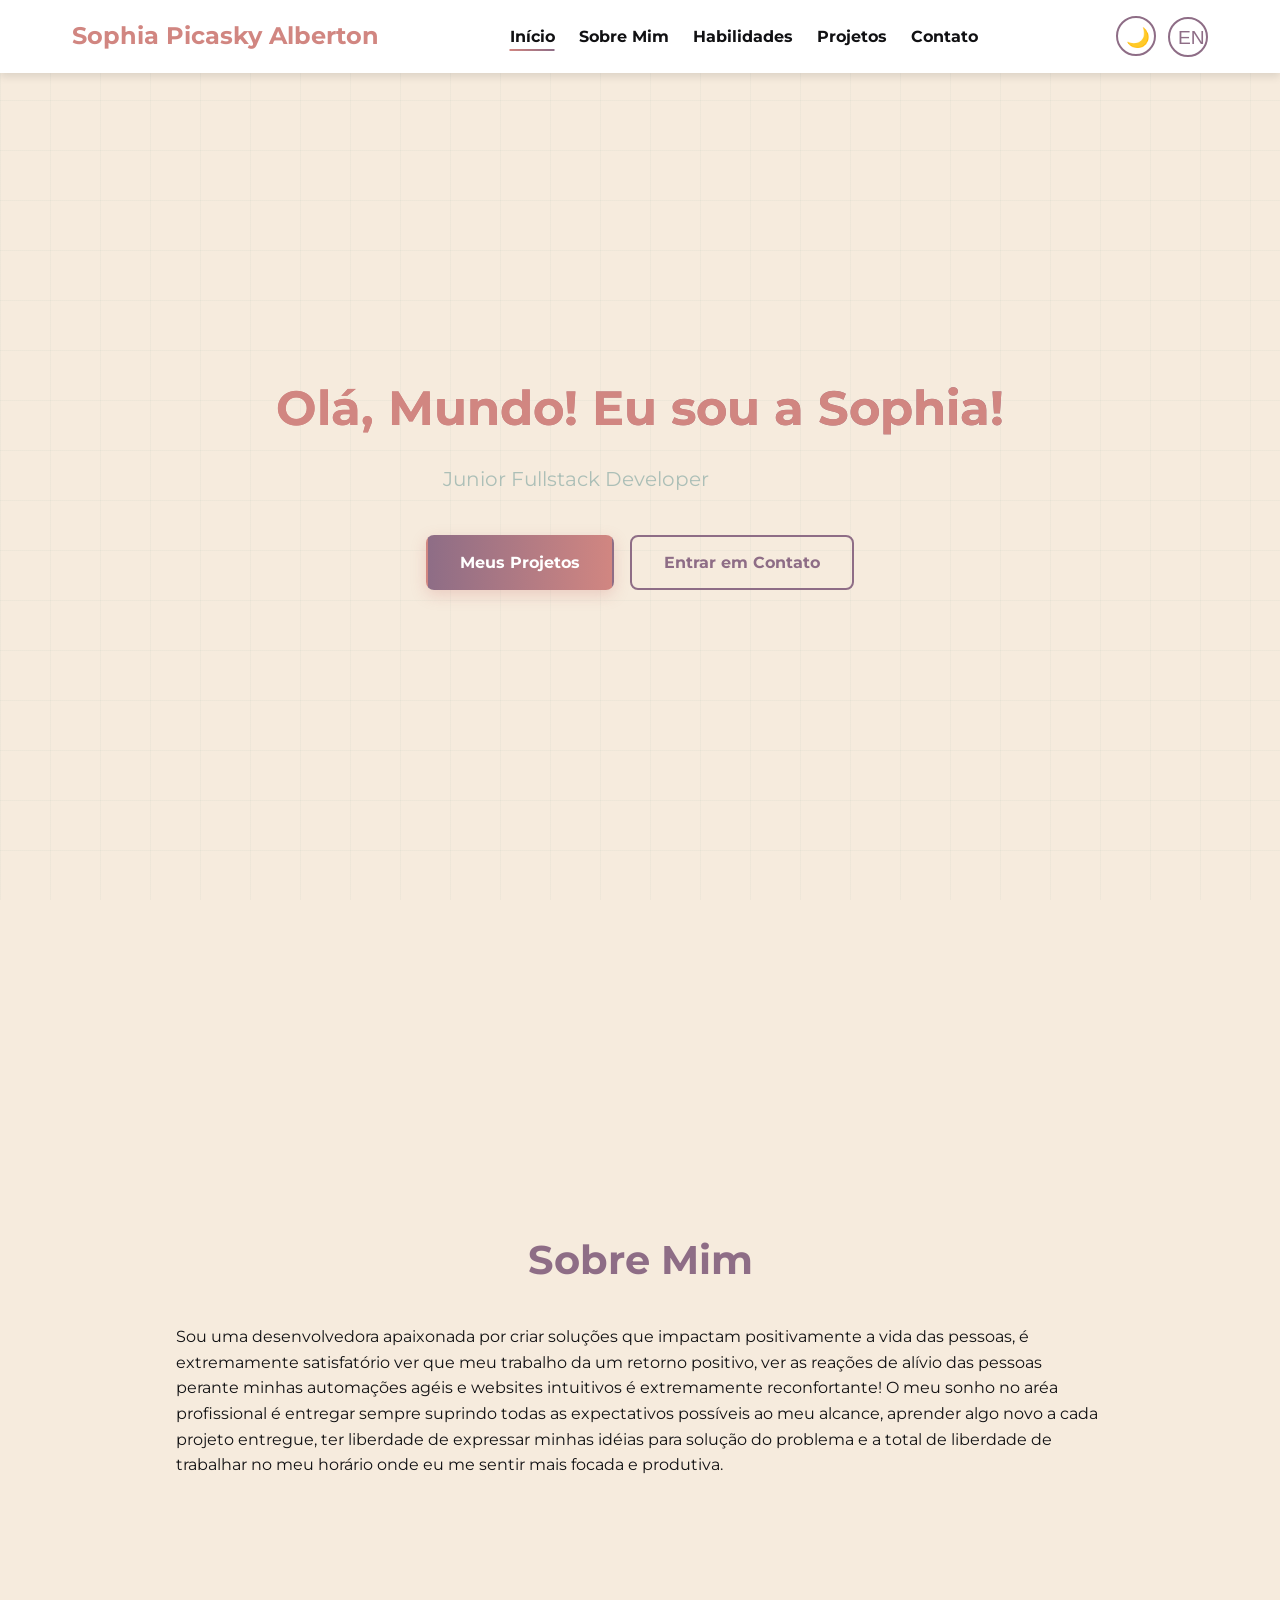
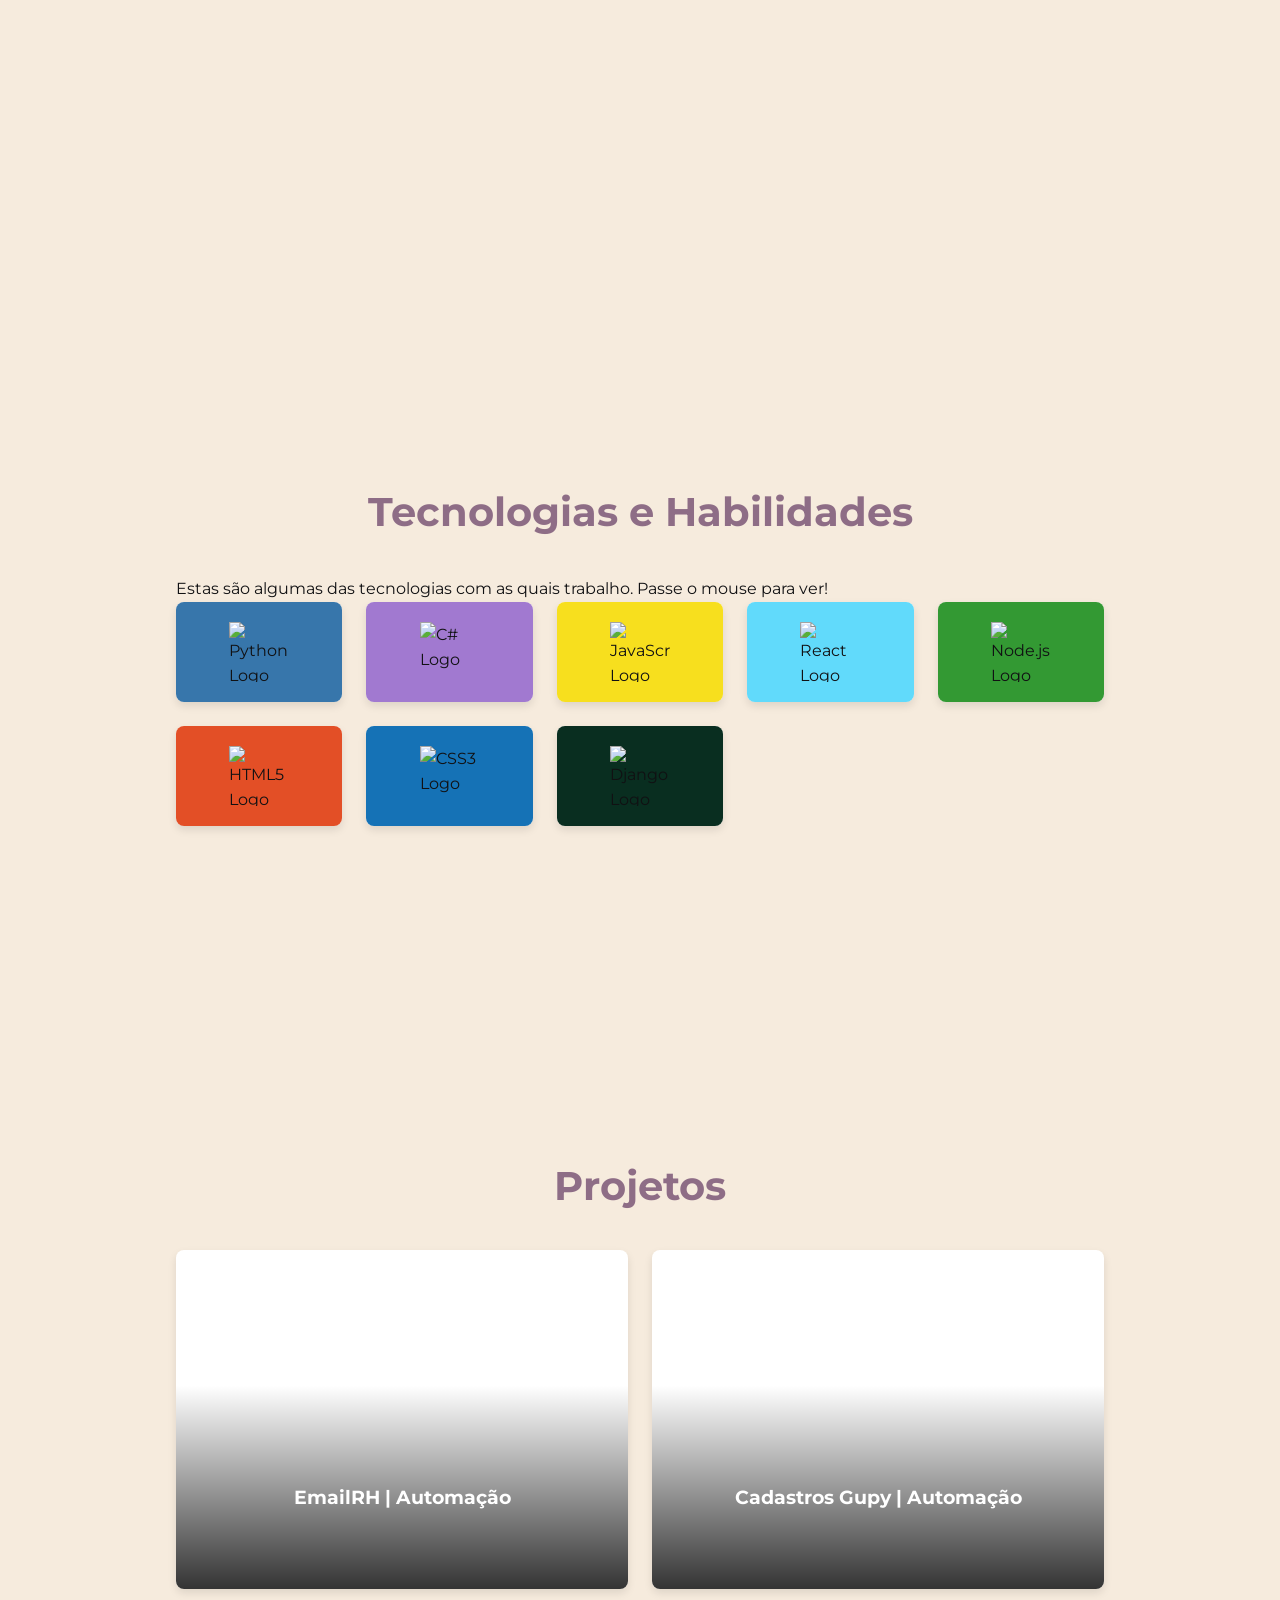
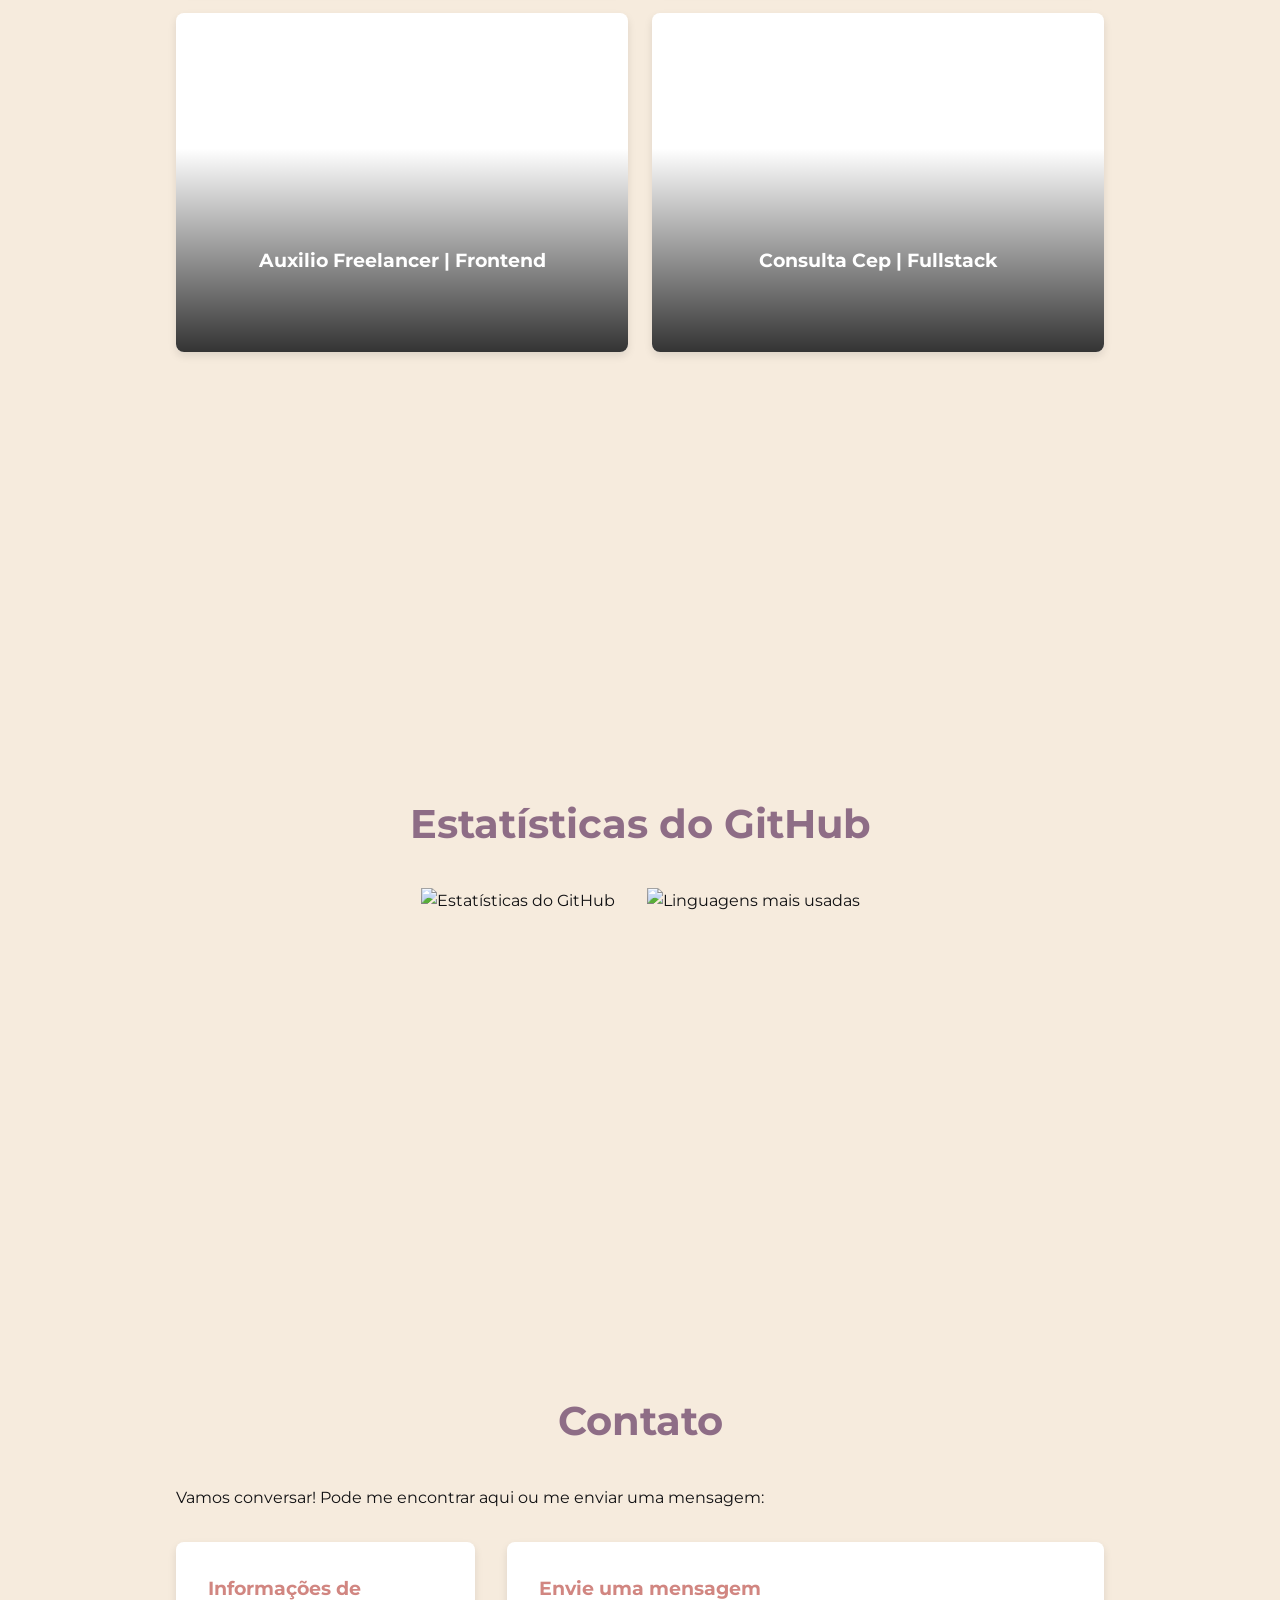
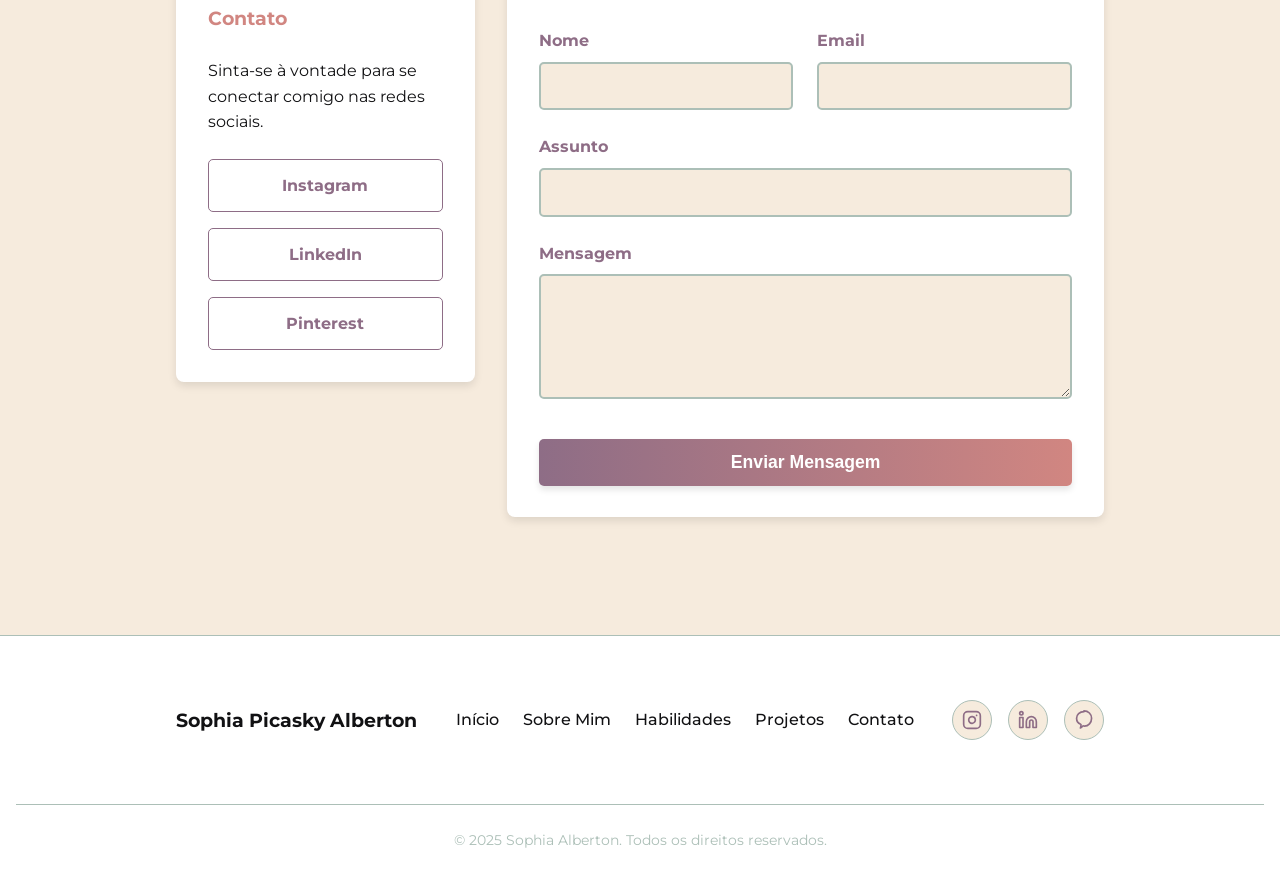
==== index.html @ efba2ddf "estrutura" ====
<!DOCTYPE html>
<html lang="pt">
<head>
    <meta charset="UTF-8">
    <meta name="viewport" content="width=device-width, initial-scale=1.0">
    <title data-pt="Sophia Alberton - Portfólio" data-en="Sophia Alberton - Portfolio">Sophia Alberton - Portfólio</title>
    <link rel="stylesheet" href="style.css">
    <link href="https://fonts.googleapis.com/css2?family=Montserrat:wght@400;700&display=swap" rel="stylesheet">
</head>
<div class="background-grid"></div>
<body>
    <header>
        <nav>
            <div class="logo">Sophia Picasky Alberton</div>
            <ul class="nav-links">
                <li><a href="#intro" data-pt="Início" data-en="Home">Início</a></li>
                <li><a href="#about" data-pt="Sobre Mim" data-en="About Me">Sobre Mim</a></li>
                <li><a href="#skills" data-pt="Habilidades" data-en="Skills">Habilidades</a></li>
                <li><a href="#projects" data-pt="Projetos" data-en="Projects">Projetos</a></li>
                <li><a href="#contact" data-pt="Contato" data-en="Contact">Contato</a></li>
            </ul>
            <div class="settings">
                <button id="theme-toggle" title="Alterar tema">🌙</button>
                <button id="lang-toggle">EN</button>
            </div>
        </nav>
    </header>

    <main>
        <section id="intro" class="container">
    <div class="intro-content">
        <h1 class="gradient-text" data-pt="Olá, Mundo! Eu sou a Sophia!" data-en="Hello, World! I'm Sophia!">Olá, Mundo! Eu sou a Sophia!</h1>
        <p data-pt="Junior Fullstack Developer" data-en="Junior Fullstack Developer">Junior Fullstack Developer</p>
        <div class="intro-buttons">
            <a href="#projects" class="hero-btn hero-btn-primary" data-pt="Meus Projetos" data-en="My Projects">Meus Projetos</a>
            <a href="#contact" class="hero-btn hero-btn-outline" data-pt="Entrar em Contato" data-en="Get in Touch">Entrar em Contato</a>
        </div>
    </div>
</section>

        <section id="about" class="container">
            <h2 data-pt="Sobre Mim" data-en="About Me">Sobre Mim</h2>
            <p data-pt="Sou uma desenvolvedora apaixonada por criar soluções que impactam positivamente a vida das pessoas, é extremamente satisfatório ver que meu trabalho da um retorno positivo, ver as reações de alívio das pessoas perante minhas automações agéis e websites intuitivos é extremamente reconfortante! O meu sonho no aréa profissional é entregar sempre suprindo todas as expectativos possíveis ao meu alcance, aprender algo novo a cada projeto entregue, ter liberdade de expressar minhas idéias para solução do problema e a total de liberdade de trabalhar no meu horário onde eu me sentir mais focada e produtiva."
               data-en="I am a developer passionate about creating solutions that positively impact people's lives. It is extremely satisfying to see my work have a positive return, and seeing people's reactions of relief to my agile automations and intuitive websites is extremely comforting! My professional dream is to always deliver by meeting all possible expectations within my reach, learn something new with each project delivered, have the freedom to express my ideas to solve problems, and the total freedom to work on my own schedule where I feel most focused and productive.">
               Sou uma desenvolvedora apaixonada por criar soluções que impactam positivamente a vida das pessoas, é extremamente satisfatório ver que meu trabalho da um retorno positivo, ver as reações de alívio das pessoas perante minhas automações agéis e websites intuitivos é extremamente reconfortante! O meu sonho no aréa profissional é entregar sempre suprindo todas as expectativos possíveis ao meu alcance, aprender algo novo a cada projeto entregue, ter liberdade de expressar minhas idéias para solução do problema e a total de liberdade de trabalhar no meu horário onde eu me sentir mais focada e produtiva.
            </p>
        </section>

        <section id="skills" class="container">
            <h2 data-pt="Tecnologias e Habilidades" data-en="Technologies and Skills">Tecnologias e Habilidades</h2>
            <p data-pt="Estas são algumas das tecnologias com as quais trabalho. Passe o mouse para ver!"
            data-en="Here are some of the technologies I work with. Hover over them to see!">
            Estas são algumas das tecnologias com as quais trabalho. Passe o mouse para ver!
            </p>
            <div class="skills-grid">
    <div class="skill-card-item">
        <header class="skill-card__header" style="background-color: #3776AB;">
            <img src="https://upload.wikimedia.org/wikipedia/commons/c/c3/Python-logo-notext.svg" alt="Python Logo" class="skill-card__icon">
        </header>
        <div class="skill-card__body">
            <h2 class="skill-card__title">Python</h2>
        </div>
    </div>
    <div class="skill-card-item">
        <header class="skill-card__header" style="background-color: #A179D0;">
            <img src="https://upload.wikimedia.org/wikipedia/commons/b/bd/Logo_C_sharp.svg" alt="C# Logo" class="skill-card__icon">
        </header>
        <div class="skill-card__body">
            <h2 class="skill-card__title">C#</h2>
        </div>
    </div>
    <div class="skill-card-item">
        <header class="skill-card__header" style="background-color: #F7DF1E;">
            <img src="https://upload.wikimedia.org/wikipedia/commons/9/99/Unofficial_JavaScript_logo_2.svg" alt="JavaScript Logo" class="skill-card__icon">
        </header>
        <div class="skill-card__body">
            <h2 class="skill-card__title">JavaScript</h2>
        </div>
    </div>
    <div class="skill-card-item">
        <header class="skill-card__header" style="background-color: #61DAFB;">
            <img src="https://upload.wikimedia.org/wikipedia/commons/a/a7/React-icon.svg" alt="React Logo" class="skill-card__icon">
        </header>
        <div class="skill-card__body">
            <h2 class="skill-card__title">React</h2>
        </div>
    </div>
    <div class="skill-card-item">
        <header class="skill-card__header" style="background-color: #339933;">
            <img src="https://upload.wikimedia.org/wikipedia/commons/d/d9/Node.js_logo.svg" alt="Node.js Logo" class="skill-card__icon">
        </header>
        <div class="skill-card__body">
            <h2 class="skill-card__title">Node.js</h2>
        </div>
    </div>
    <div class="skill-card-item">
        <header class="skill-card__header" style="background-color: #E34F26;">
            <img src="https://upload.wikimedia.org/wikipedia/commons/6/61/HTML5_logo_and_wordmark.svg" alt="HTML5 Logo" class="skill-card__icon">
        </header>
        <div class="skill-card__body">
            <h2 class="skill-card__title">HTML5</h2>
        </div>
    </div>
    <div class="skill-card-item">
        <header class="skill-card__header" style="background-color: #1572B6;">
            <img src="https://upload.wikimedia.org/wikipedia/commons/d/d5/CSS3_logo_and_wordmark.svg" alt="CSS3 Logo" class="skill-card__icon">
        </header>
        <div class="skill-card__body">
            <h2 class="skill-card__title">CSS3</h2>
        </div>
    </div>
    <div class="skill-card-item">
        <header class="skill-card__header" style="background-color: #092E20;">
            <img src="https://upload.wikimedia.org/wikipedia/commons/7/75/Django_logo.svg" alt="Django Logo" class="skill-card__icon">
        </header>
        <div class="skill-card__body">
            <h2 class="skill-card__title">Django</h2>
        </div>
    </div>
</div>
        </section>

        <section id="projects" class="container">
    <h2 data-pt="Projetos" data-en="Projects">Projetos</h2>
    <div class="projects-grid">
        <div class="project-item" style="background-image: url('https://cdn.pixabay.com/photo/2018/03/22/02/37/email-3249062_1280.png');">
            <div class="project-content">
                <h3 data-pt="EmailRH | Automação" data-en="EmailRH | Automation">EmailRH | Automação</h3>
                <p data-pt="Um projeto de backend que automatiza o envio de emails de aniversário para os colaboradores de uma empresa."
                data-en="A backend project that automates sending birthday emails to company employees.">
                Um projeto de backend que automatiza o envio de emails de aniversário para os colaboradores de uma empresa.
                </p>
                <a href="https://github.com/sophialberton/email-senior-graph-RH.git" target="_blank" class="cta-button" data-pt="Ver no GitHub" data-en="View on GitHub"><span>Ver no GitHub</span></a>
            </div>
        </div>

        <div class="project-item placeholder" style="background-image: url('https://cdn.pixabay.com/photo/2025/04/25/11/11/ai-generated-9558533_1280.png');">
            <div class="project-content">
                <h3 data-pt="Cadastros Gupy | Automação" data-en="Next Amazing Project">Cadastros Gupy | Automação</h3>
                <p data-pt="Descrição do seu próximo projeto aqui."
                   data-en="Description of your next project here.">
                   Descrição do seu próximo projeto aqui.
                </p>
                <a href="#" class="cta-button"><span>Ver Detalhes</span></a>
            </div>
        </div>
        
        <div class="project-item placeholder" style="background-image: url('https://media.istockphoto.com/id/2211029982/pt/vetorial/drawn-installment-online-woman-in-headset-with-laptop-sitting-near-smartphone-with-credit.webp?s=1024x1024&w=is&k=20&c=OBkNKZRDGBGTxOGGMPx5OA00ORmNh0ouZZm3ndBgmGM=');">
             <div class="project-content">
                <h3 data-pt="Auxilio Freelancer | Frontend" data-en="Another Project">Outro Projeto</h3>
                <p data-pt="Descrição do seu próximo projeto aqui."
                   data-en="Description of your next project here.">
                   Descrição do seu próximo projeto aqui.
                </p>
                <a href="#" class="cta-button"><span>Ver Detalhes</span></a>
            </div>
        </div>

        <div class="project-item placeholder" style="background-image: url('https://cdn.pixabay.com/photo/2018/05/18/15/30/web-design-3411373_1280.jpg');">
             <div class="project-content">
                <h3 data-pt="Consulta Cep | Fullstack" data-en="Personal Portfolio">Portfólio Pessoal</h3>
                <p data-pt="O design e desenvolvimento deste próprio site."
                   data-en="The design and development of this very site.">
                   O design e desenvolvimento deste próprio site.
                </p>
                <a href="#" class="cta-button"><span>Ver Detalhes</span></a>
            </div>
        </div>

    </div>
</section>

        <section id="github-stats" class="container">
            <h2 data-pt="Estatísticas do GitHub" data-en="GitHub Stats">Estatísticas do GitHub</h2>
            <div class="stats-images">
                <img id="github-stats-card" src="https://github-readme-stats.vercel.app/api?username=sophialberton&show_icons=true&include_all_commits=true&count_private=true&theme=light&hide_border=true&title_color=d18681&text_color=111113&icon_color=8e6d86" alt="Estatísticas do GitHub">
                <img id="github-langs-card" src="https://github-readme-stats.vercel.app/api/top-langs?username=sophialberton&layout=compact&theme=light&hide_border=true&title_color=d18681&text_color=111113" alt="Linguagens mais usadas">
            </div>
        </section>

        <section id="contact" class="container">
    <h2 data-pt="Contato" data-en="Contact">Contato</h2>
    <p data-pt="Vamos conversar! Pode me encontrar aqui ou me enviar uma mensagem:" data-en="Let's talk! You can find me here or send me a message:">Vamos conversar! Pode me encontrar aqui ou me enviar uma mensagem:</p>

    <div class="contact-grid">
        <div class="contact-info">
            <h3>Informações de Contato</h3>
            <p data-pt="Sinta-se à vontade para se conectar comigo nas redes sociais." data-en="Feel free to connect with me on social media.">Sinta-se à vontade para se conectar comigo nas redes sociais.</p>
            <div class="social-links-vertical">
                <a href="https://instagram.com/guaphia" target="_blank"><span>Instagram</span></a>
                <a href="https://linkedin.com/in/sophia-picasky-alberton" target="_blank"><span>LinkedIn</span></a>
                <a href="https://pinterest.com/guaphia" target="_blank"><span>Pinterest</span></a>
            </div>
        </div>

        <div class="contact-form">
            <h3 data-pt="Envie uma mensagem" data-en="Send a message">Envie uma mensagem</h3>
            <form action="#" method="POST">
                <div class="form-group">
                    <label for="name" data-pt="Nome" data-en="Name">Nome</label>
                    <input type="text" id="name" name="name" required>
                </div>
                <div class="form-group">
                    <label for="email" data-pt="Email" data-en="Email">Email</label>
                    <input type="email" id="email" name="email" required>
                </div>
                <div class="form-group full-width">
                    <label for="subject" data-pt="Assunto" data-en="Subject">Assunto</label>
                    <input type="text" id="subject" name="subject" required>
                </div>
                <div class="form-group full-width">
                    <label for="message" data-pt="Mensagem" data-en="Message">Mensagem</label>
                    <textarea id="message" name="message" rows="5" required></textarea>
                </div>
                <button type="submit" class="cta-button full-width" data-pt="Enviar Mensagem" data-en="Send Message"><span>Enviar Mensagem</span></button>
            </form>
        </div>
    </div>
</section>
    </main>

    <footer>
    <div class="container footer-content">
        <div class="footer-logo">
            Sophia Picasky Alberton
        </div>

        <div class="footer-nav">
            <a href="#intro" data-pt="Início" data-en="Home">Início</a>
            <a href="#about" data-pt="Sobre Mim" data-en="About Me">Sobre Mim</a>
            <a href="#skills" data-pt="Habilidades" data-en="Skills">Habilidades</a>
            <a href="#projects" data-pt="Projetos" data-en="Projects">Projetos</a>
            <a href="#contact" data-pt="Contato" data-en="Contact">Contato</a>
        </div>

        <div class="footer-social">
            <a href="https://instagram.com/guaphia" target="_blank" title="Instagram">
                <svg xmlns="http://www.w3.org/2000/svg" width="20" height="20" viewBox="0 0 24 24" fill="none" stroke="currentColor" stroke-width="2" stroke-linecap="round" stroke-linejoin="round"><rect x="2" y="2" width="20" height="20" rx="5" ry="5"></rect><path d="M16 11.37A4 4 0 1 1 12.63 8 4 4 0 0 1 16 11.37z"></path><line x1="17.5" y1="6.5" x2="17.51" y2="6.5"></line></svg>
            </a>
            <a href="https://linkedin.com/in/sophia-picasky-alberton" target="_blank" title="LinkedIn">
                <svg xmlns="http://www.w3.org/2000/svg" width="20" height="20" viewBox="0 0 24 24" fill="none" stroke="currentColor" stroke-width="2" stroke-linecap="round" stroke-linejoin="round"><path d="M16 8a6 6 0 0 1 6 6v7h-4v-7a2 2 0 0 0-2-2 2 2 0 0 0-2 2v7h-4v-7a6 6 0 0 1 6-6z"></path><rect x="2" y="9" width="4" height="12"></rect><circle cx="4" cy="4" r="2"></circle></svg>
            </a>
            <a href="https://pinterest.com/guaphia" target="_blank" title="Pinterest">
                <svg xmlns="http://www.w3.org/2000/svg" width="20" height="20" viewBox="0 0 24 24" fill="none" stroke="currentColor" stroke-width="2" stroke-linecap="round" stroke-linejoin="round"><path d="M12.017 1.987c-5.424 0-8.913 3.486-8.913 8.02 0 3.204 1.96 6.038 4.88 7.21.507.216.63.33.433.856-.18 2.11-.734 3.482-.734 3.482s.272-.12.946-.51c.89-.51 1.628-1.24 2.13-2.028.56.24 1.16.36 1.78.36 4.72 0 8.56-4.26 8.56-9.52 0-4.9-3.9-8.84-9.142-8.84z"></path></svg>
            </a>
        </div>
    </div>
    <div class="footer-copyright">
        <p data-pt="© 2025 Sophia Alberton. Todos os direitos reservados." data-en="© 2025 Sophia Alberton. All rights reserved.">&copy; 2025 Sophia Alberton. Todos os direitos reservados.</p>
    </div>
</footer>

    <script src="script.js"></script>
</body>
</html>
---- style.css ----
html {
    scroll-behavior: smooth;
    /* Ajusta o ponto de parada da rolagem para não esconder o título atrás do menu fixo */
    scroll-padding-top: 80px; 
}
:root {
    /* Light Mode Palette */
    --background: #f6ebdd;
    --text: #111113;
    --primary: #d18681;
    --secondary: #acbfb7;
    --accent: #8e6d86;
    --card-bg: #ffffff;
    --shadow: 0 4px 8px rgba(0,0,0,0.1);
}

/* Estilo para TODAS as seções principais terem tela cheia */
section {
    min-height: 100vh; /* Altura mínima igual à altura da tela */
    display: flex;
    flex-direction: column;
    justify-content: center; /* Centraliza o conteúdo verticalmente */
    width: 100%;
    padding-top: 5rem;
    padding-bottom: 5rem;
}

/* Garante que o container dentro da seção não estique demais */
section .container {
    width: 100%;
}

body.dark-mode {
    /* Dark Mode Palette */
    --background: #111113;
    --text: #f6ebdd;
    --primary: #d18681;
    --secondary: #acbfb7;
    --accent: #8e6d86;
    --card-bg: #1a1a1d;
    --shadow: 0 4px 8px rgba(0,0,0,0.3);
}

* {
    box-sizing: border-box;
    margin: 0;
    padding: 0;
}

body {
    font-family: 'Montserrat', sans-serif;
    background-color: var(--background);
    color: var(--text);
    line-height: 1.6;
    transition: background-color 0.3s, color 0.3s;
}

.container {
    max-width: 960px;
    margin: auto;
    padding: 2rem 1rem;
}

header {
    background-color: var(--card-bg);
    box-shadow: var(--shadow);
    position: sticky;
    top: 0;
    z-index: 10;
    width: 100%;
}

nav {
    display: flex;
    justify-content: space-between;
    align-items: center;
    padding: 1rem 2rem;
    max-width: 1200px;
    margin: 0 auto;
}

.logo {
    font-weight: 700;
    font-size: 1.5rem;
    color: var(--primary);
}

.nav-links {
    list-style: none;
    display: flex;
    gap: 1.5rem;
}

.nav-links a {
    text-decoration: none;
    color: var(--text);
    font-weight: 700;
    transition: color 0.3s;
}

.nav-links a:hover {
    color: var(--primary);
}

.settings button {
    background: none;
    border: 2px solid var(--accent);
    color: var(--accent);
    padding: 0.5rem;
    cursor: pointer;
    border-radius: 50%;
    width: 40px;
    height: 40px;
    margin-left: 0.5rem;
    font-size: 1.2rem;
    transition: all 0.3s;
}

.settings button:hover {
    background-color: var(--accent);
    color: var(--background);
}

#intro {
    text-align: center;
    padding: 4rem 1rem;
}

#intro h1 {
    font-size: 3rem;
    color: var(--primary);
    margin-bottom: 0.5rem;
}

h2 {
    text-align: center;
    margin-bottom: 2rem;
    font-size: 2.5rem;
    color: var(--accent);
}

.skills-grid {
    display: grid;
    grid-template-columns: repeat(auto-fit, minmax(120px, 1fr));
    gap: 1rem;
}

.skill-card {
    background-color: var(--card-bg);
    padding: 1.5rem;
    border-radius: 8px;
    text-align: center;
    box-shadow: var(--shadow);
    font-weight: 700;
}

.project-card {
    background-color: var(--card-bg);
    padding: 2rem;
    margin-bottom: 1.5rem;
    border-radius: 8px;
    box-shadow: var(--shadow);
    border-left: 5px solid var(--primary);
}

.project-card h3 {
    color: var(--primary);
    margin-bottom: 1rem;
}

.cta-button {
    display: inline-block;
    margin-top: 1rem;
    padding: 0.8rem 1.5rem;
    background-color: var(--primary);
    color: #fff;
    text-decoration: none;
    border-radius: 5px;
    transition: background-color 0.3s;
}

.cta-button:hover {
    background-color: var(--accent);
}

.stats-images {
    display: flex;
    justify-content: center;
    flex-wrap: wrap;
    gap: 2rem;
}

.stats-images img {
    max-width: 100%;
    height: auto;
}

.social-links {
    text-align: center;
}

.social-links a {
    color: var(--accent);
    text-decoration: none;
    font-size: 1.2rem;
    margin: 0 1rem;
    transition: color 0.3s;
}

.social-links a:hover {
    color: var(--primary);
}

footer {
    text-align: center;
    padding: 2rem;
    margin-top: 2rem;
    background-color: var(--card-bg);
}
/* ========================================= */
/* ESTILOS INSPIRADOS NO NOVO DESIGN */
/* ========================================= */

/* Efeito para os links da navegação */
.nav-links a {
    text-decoration: none;
    color: var(--text);
    font-weight: 700;
    transition: color 0.3s;
    position: relative; /* Necessário para o pseudo-elemento ::after */
    padding: 5px 0;
}

.nav-links a::after {
    content: '';
    position: absolute;
    bottom: 0;
    left: 50%;
    transform: translateX(-50%);
    width: 0;
    height: 2px;
    background: linear-gradient(to right, var(--primary), var(--accent));
    transition: width 0.4s ease;
}

/* Modifique esta regra existente */
.nav-links a:hover::after,
.nav-links a.active::after { /* Adicione ", .nav-links a.active::after" */
    width: 100%;
}

.nav-links a:hover {
    color: var(--primary);
}


/* Melhorias nos botões e links sociais */
.cta-button, .social-links a {
    position: relative;
    overflow: hidden; /* Garante que o efeito de brilho fique dentro do botão */
    transition: all 0.3s ease;
    transform: perspective(1px) translateZ(0); /* Melhora a performance da animação */
    box-shadow: 0 4px 6px rgba(0,0,0,0.1);
}

.cta-button:hover, .social-links a:hover {
    transform: translateY(-3px);
    box-shadow: 0 8px 12px rgba(0,0,0,0.15);
    color: #fff; /* Garante que o texto fique legível no hover do link social */
}

/* Efeito de brilho ao passar o mouse */
.cta-button::before, .social-links a::before {
    content: '';
    position: absolute;
    top: 50%;
    left: 50%;
    width: 300%;
    height: 300%;
    background: rgba(255, 255, 255, 0.15);
    border-radius: 50%;
    transform: translate(-50%, -50%) scale(0);
    transition: transform 0.6s ease;
    z-index: 1;
}

.cta-button:hover::before, .social-links a:hover::before {
    transform: translate(-50%, -50%) scale(1);
}

/* O conteúdo do botão precisa ficar acima do efeito de brilho */
.cta-button span, .social-links a span {
    position: relative;
    z-index: 2;
}

/* Ajustes específicos para os links sociais */
.social-links a {
    display: inline-block;
    padding: 0.8rem 1.5rem;
    border-radius: 5px;
    text-decoration: none;
    background-color: var(--card-bg);
    border: 1px solid var(--accent);
    color: var(--accent);
    font-weight: 700;
}

.social-links a:hover {
    background-color: var(--accent);
    border-color: var(--accent);
}

/* ========================================= */
/* ESTILOS PARA O FORMULÁRIO DE CONTATO      */
/* ========================================= */

.contact-grid {
    display: grid;
    grid-template-columns: 1fr 2fr; /* Divide em 2 colunas, o form é 2x maior */
    gap: 2rem;
    margin-top: 2rem;
    align-items: flex-start;
}

.contact-info, .contact-form {
    background-color: var(--card-bg);
    padding: 2rem;
    border-radius: 8px;
    box-shadow: var(--shadow);
}

.contact-info h3, .contact-form h3 {
    color: var(--primary);
    margin-bottom: 1.5rem;
}

/* Links sociais na vertical */
.social-links-vertical {
    margin-top: 1.5rem;
    display: flex;
    flex-direction: column;
    gap: 1rem;
}
.social-links-vertical a {
    /* Reutilizando e adaptando o estilo anterior */
    display: block;
    text-align: center;
    padding: 0.8rem 1.5rem;
    border-radius: 5px;
    text-decoration: none;
    background-color: var(--card-bg);
    border: 1px solid var(--accent);
    color: var(--accent);
    font-weight: 700;
    position: relative;
    overflow: hidden;
    transition: all 0.3s ease;
}
.social-links-vertical a:hover {
    background-color: var(--accent);
    border-color: var(--accent);
    color: #fff;
    transform: translateY(-2px);
    box-shadow: 0 6px 10px rgba(0,0,0,0.1);
}


/* Estilo do formulário */
.contact-form form {
    display: grid;
    grid-template-columns: 1fr 1fr; /* Duas colunas para Nome e Email */
    gap: 1.5rem;
}

.form-group {
    display: flex;
    flex-direction: column;
}

.form-group.full-width {
    grid-column: 1 / -1; /* Ocupa a largura total */
}

.form-group label {
    margin-bottom: 0.5rem;
    font-weight: 700;
    color: var(--accent);
}

.form-group input,
.form-group textarea {
    width: 100%;
    padding: 0.8rem 1rem;
    border-radius: 5px;
    border: 2px solid var(--secondary);
    background-color: var(--background);
    color: var(--text);
    font-family: 'Montserrat', sans-serif;
    font-size: 1rem;
    transition: border-color 0.3s, box-shadow 0.3s;
}

.form-group input:focus,
.form-group textarea:focus {
    outline: none;
    border-color: var(--primary);
    box-shadow: 0 0 0 3px rgba(209, 134, 129, 0.25); /* Sombra de foco com a cor primária */
}

.contact-form .cta-button {
    grid-column: 1 / -1;
    background: linear-gradient(to right, var(--accent), var(--primary));
    border: none;
    font-size: 1.1rem;
    font-weight: 700;
}

/* Responsividade para telas menores */
@media (max-width: 768px) {
    .contact-grid {
        grid-template-columns: 1fr; /* Colunas empilhadas */
    }
}

/* ========================================= */
/* ESTILOS PARA O GRID DE PROJETOS (ATUALIZADO) */
/* ========================================= */

.projects-grid {
    display: grid;
    grid-template-columns: repeat(auto-fit, minmax(300px, 1fr));
    gap: 1.5rem;
}

.project-item {
    aspect-ratio: 4 / 3;
    position: relative;
    border-radius: 8px;
    overflow: hidden;
    background-color: var(--card-bg);
    box-shadow: var(--shadow);
    transition: transform 0.3s ease, box-shadow 0.3s ease;
    
    /* Estilos para a imagem de fundo */
    background-size: cover;
    background-position: center;

    /* Alinha o título na parte de baixo */
    display: flex;
    flex-direction: column;
    justify-content: flex-end;
}

/* Overlay escuro para garantir a legibilidade do título */
.project-item::before {
    content: '';
    position: absolute;
    inset: 0;
    background: linear-gradient(to top, rgba(0,0,0,0.8) 0%, transparent 60%);
    transition: background-color 0.4s ease;
}

.project-item:hover {
    transform: translateY(-5px);
    box-shadow: 0 8px 20px rgba(0,0,0,0.2);
}

.project-content {
    position: relative; /* Mudado de absolute */
    padding: 1.5rem;
    color: #fff;
    z-index: 2; /* Para ficar acima do overlay ::before */
    transition: all 0.4s ease;
    
    /* Centraliza o conteúdo (será usado no hover) */
    display: flex;
    flex-direction: column;
    justify-content: flex-end; /* Mantém o título embaixo por padrão */
    align-items: center;
    text-align: center;
}

/* Título sempre visível */
.project-content h3 {
    color: #fff;
    margin-bottom: 0.5rem;
    transform: translateY(0); /* Estado inicial */
    transition: transform 0.4s ease;
}

/* Esconde a descrição e o botão por padrão */
.project-content p,
.project-content .cta-button {
    opacity: 0;
    max-height: 0;
    overflow: hidden;
    transition: opacity 0.4s ease, max-height 0.4s ease, transform 0.4s ease;
    transform: translateY(10px); /* Efeito de subir */
}

/* Efeito ao passar o mouse */
.project-item:hover::before {
    /* O overlay escuro some para dar lugar ao gradiente colorido */
    background-color: rgba(0,0,0,0); 
}

.project-item:hover .project-content {
    /* Centraliza todo o conteúdo */
    justify-content: center; 
    
    /* Aplica o overlay colorido */
    background: linear-gradient(45deg,
      rgba(209, 134, 129, 0.9),
      rgba(142, 109, 134, 0.9)
    );
    /* Ocupa o card inteiro */
    position: absolute;
    inset: 0;
}

.project-item:hover .project-content h3 {
    transform: translateY(-10px); /* Sobe um pouco o título */
}

/* Mostra a descrição e o botão ao passar o mouse */
.project-item:hover .project-content p,
.project-item:hover .project-content .cta-button {
    opacity: 1;
    max-height: 200px; /* Altura suficiente para o conteúdo aparecer */
    transform: translateY(0);
}

/* Botão dentro do card */
.project-content .cta-button {
    background: rgba(255, 255, 255, 0.2);
    border: 1px solid #fff;
    margin-top: 1rem;
}
.project-content .cta-button:hover {
    background: #fff;
    color: var(--primary);
}

/* ========================================= */
/* ESTILOS PARA O RODAPÉ (FOOTER)            */
/* ========================================= */

footer {
    text-align: center;
    padding: 2rem 1rem; /* Padding vertical e horizontal */
    margin-top: 2rem;
    background-color: var(--card-bg);
    border-top: 1px solid var(--secondary);
}

.footer-content {
    display: flex;
    justify-content: space-between;
    align-items: center;
    flex-wrap: wrap; /* Permite que os itens quebrem a linha em telas menores */
    gap: 1.5rem; /* Espaçamento entre os elementos */
    margin-bottom: 2rem;
}

.footer-logo {
    font-weight: 700;
    font-size: 1.2rem;
    color: var(--text);
}

.footer-nav {
    display: flex;
    gap: 1.5rem;
}

.footer-nav a {
    text-decoration: none;
    color: var(--text);
    font-weight: 500;
    transition: color 0.3s ease;
}

.footer-nav a:hover {
    color: var(--primary);
}

.footer-social {
    display: flex;
    gap: 1rem;
}

.footer-social a {
    display: flex;
    justify-content: center;
    align-items: center;
    width: 40px;
    height: 40px;
    background-color: var(--background);
    border: 1px solid var(--secondary);
    border-radius: 50%; /* Deixa o link circular */
    color: var(--accent);
    transition: background-color 0.3s ease, color 0.3s ease, transform 0.3s ease;
}

.footer-social a:hover {
    background-color: var(--accent);
    border-color: var(--accent);
    color: var(--card-bg); /* Cor do ícone no hover */
    transform: translateY(-3px);
}

.footer-copyright {
    padding-top: 1.5rem;
    border-top: 1px solid var(--secondary);
    font-size: 0.9rem;
    color: var(--secondary);
}

/* Responsividade para o rodapé */
@media (max-width: 768px) {
    .footer-content {
        flex-direction: column; /* Empilha os itens verticalmente */
        justify-content: center;
        text-align: center;
    }
}

/* ========================================= */
/* ESTILOS PARA A SEÇÃO DE INTRODUÇÃO (HERO) */
/* ========================================= */

/* Fundo de grade sutil */
.background-grid {
    position: fixed;
    top: 0;
    left: 0;
    width: 100%;
    height: 100vh;
    background-size: 50px 50px;
    background-image:
      linear-gradient(to right, rgba(172, 191, 183, 0.1) 1px, transparent 1px),
      linear-gradient(to bottom, rgba(172, 191, 183, 0.1) 1px, transparent 1px);
    z-index: -1; /* Fica atrás de todo o conteúdo */
    pointer-events: none; /* Não interfere com cliques */
}

/* Garante que a seção ocupe a tela inteira e centralize o conteúdo */
#intro {
    min-height: calc(100vh - 70px); /* Altura da tela menos a altura do header */
    display: flex;
    flex-direction: column;
    justify-content: center;
    align-items: center;
    text-align: center;
    padding-bottom: 5rem; /* Espaço extra na parte inferior */
}

/* Texto com efeito de gradiente */
.gradient-text {
    background: linear-gradient(90deg, var(--primary), var(--accent));
    -webkit-background-clip: text;
    background-clip: text;
    color: transparent;
    font-size: clamp(2.5rem, 6vw, 4.5rem); /* Tamanho de fonte responsivo */
}

#intro p {
    font-size: 1.25rem;
    color: var(--secondary);
    margin-top: 1rem;
    max-width: 600px;
}

/* Container dos botões */
.intro-buttons {
    margin-top: 2.5rem;
    display: flex;
    gap: 1rem;
    flex-wrap: wrap; /* Para telas menores */
    justify-content: center;
}

/* Estilo base dos botões */
.hero-btn {
    padding: 0.8rem 2rem;
    border-radius: 8px;
    text-decoration: none;
    font-weight: 700;
    font-size: 1rem;
    border: 2px solid transparent;
    transition: all 0.3s ease;
}

/* Botão primário (com gradiente) */
.hero-btn-primary {
    background: linear-gradient(90deg, var(--accent), var(--primary));
    color: #fff;
    box-shadow: 0 5px 15px rgba(209, 134, 129, 0.3);
}

.hero-btn-primary:hover {
    transform: translateY(-3px);
    box-shadow: 0 8px 20px rgba(209, 134, 129, 0.4);
}

/* Botão secundário (com borda) */
.hero-btn-outline {
    border-color: var(--accent);
    color: var(--accent);
}

.hero-btn-outline:hover {
    background-color: var(--accent);
    color: var(--card-bg);
    transform: translateY(-3px);
}
/* ========================================= */
/* ESTILOS PARA O SKILL CARD (CORRIGIDO)     */
/* ========================================= */

.skills-grid {
    display: grid;
    grid-template-columns: repeat(auto-fit, minmax(150px, 1fr));
    gap: 1.5rem;
    align-items: start;
}

.skill-card-item {
    background-color: var(--card-bg);
    box-shadow: var(--shadow);
    cursor: pointer;
    transition: box-shadow 0.3s ease-in-out;
    border-radius: 8px;
    overflow: hidden; /* Essencial para a animação funcionar */
}

.skill-card-item:hover {
    box-shadow: 0 14px 28px rgba(0, 0, 0, .25), 0 10px 10px rgba(0, 0, 0, .22);
}

.skill-card-item:hover .skill-card__header {
    height: 40px; /* Header encolhe */
}

.skill-card-item:hover .skill-card__header .skill-card__icon {
    transform: translateX(-50%) translateY(-50%) scale(0.6);
}

.skill-card-item:hover .skill-card__body {
    height: 60px; /* Corpo expande */
    opacity: 1;
}

.skill-card-item .skill-card__header {
    position: relative;
    height: 100px; /* Altura inicial do header */
    transition: height .4s ease;
    overflow: hidden;
}

.skill-card-item .skill-card__header .skill-card__icon {
    position: absolute;
    top: 50%;
    left: 50%;
    transform: translateY(-50%) translateX(-50%);
    display: block;
    width: 60px;
    height: 60px;
    transition: transform .4s ease;
    object-fit: contain;
}

.skill-card-item .skill-card__body {
    height: 0; /* Começa com altura 0 para ficar escondido */
    opacity: 0; /* Começa transparente */
    transition: height .4s ease, opacity .4s ease;
    overflow: hidden;
    display: flex;
    align-items: center;
    justify-content: center;
}

.skill-card-item .skill-card__body .skill-card__title {
    font-size: 1.2em;
    font-weight: 700;
    text-transform: uppercase;
    color: var(--text);
    padding: 0 10px; /* Evita que o texto quebre em nomes longos */
    text-align: center; /* Garante a centralização do texto */
}
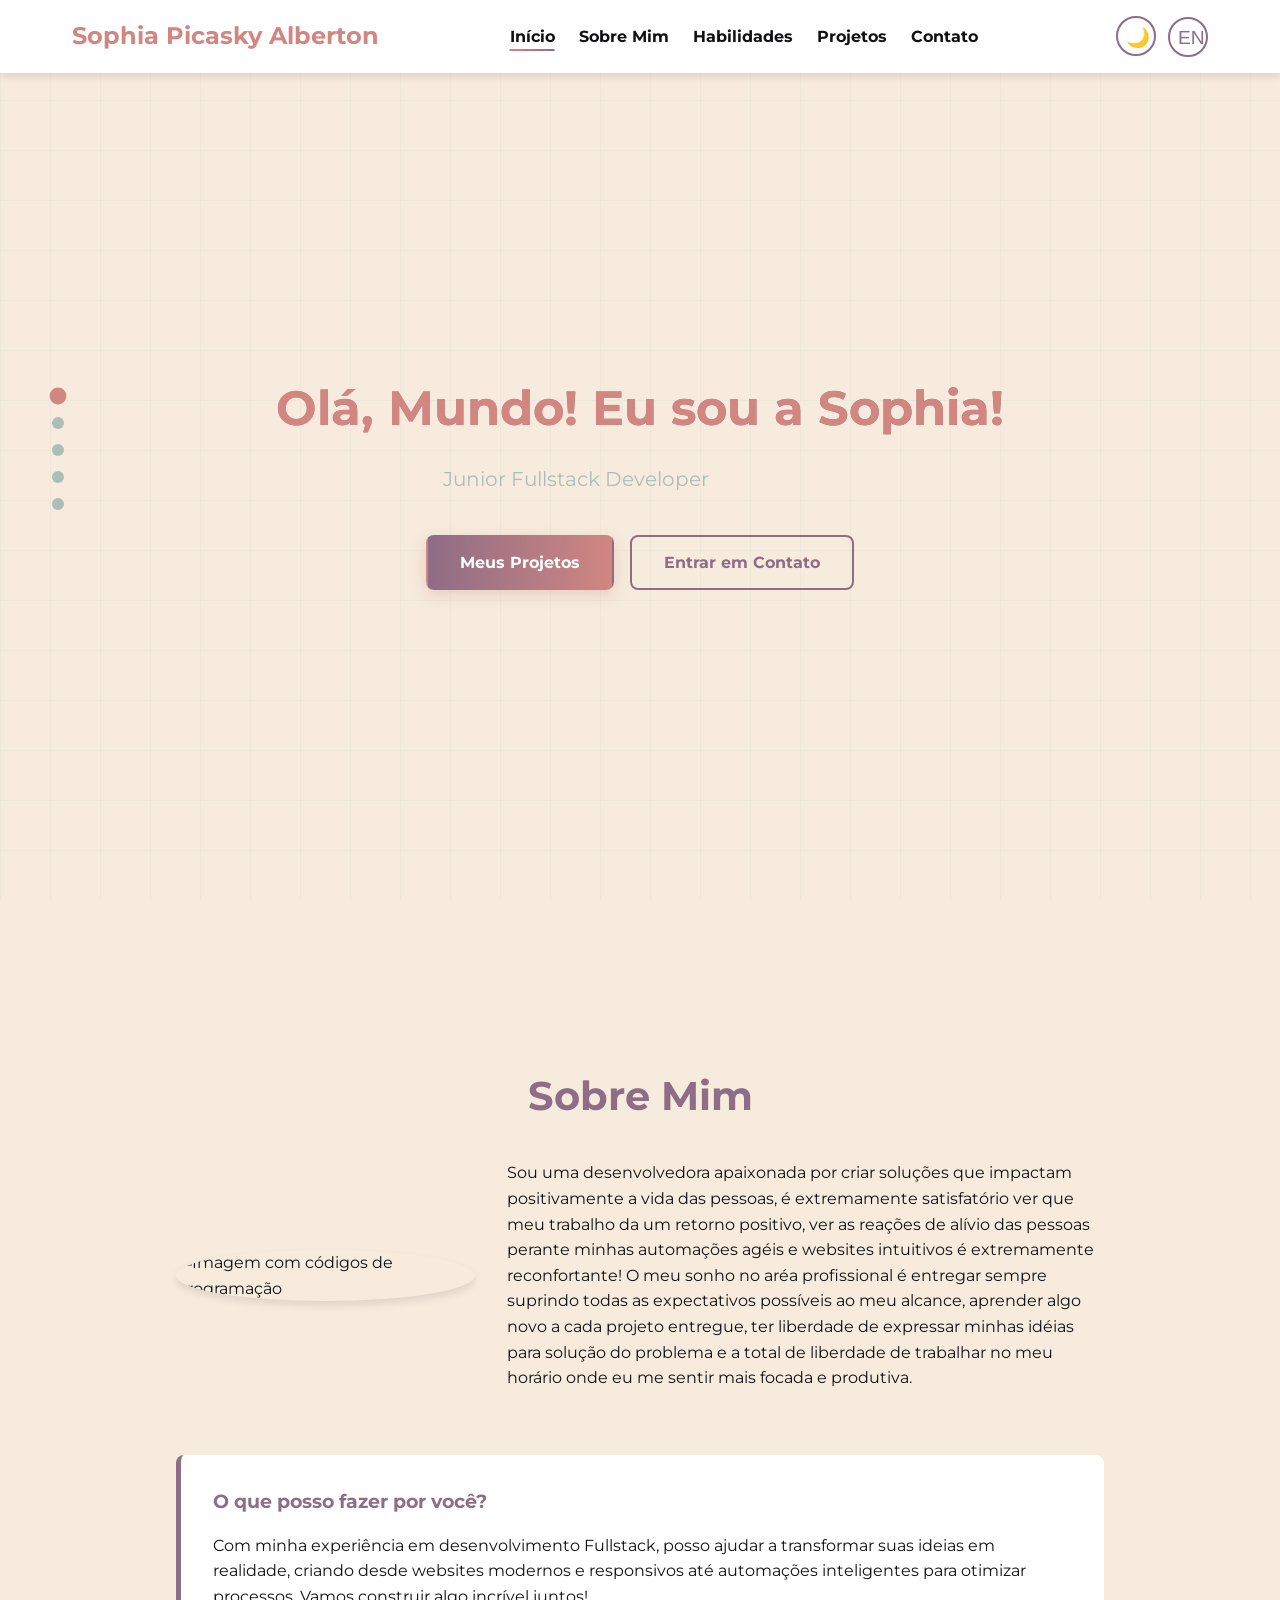
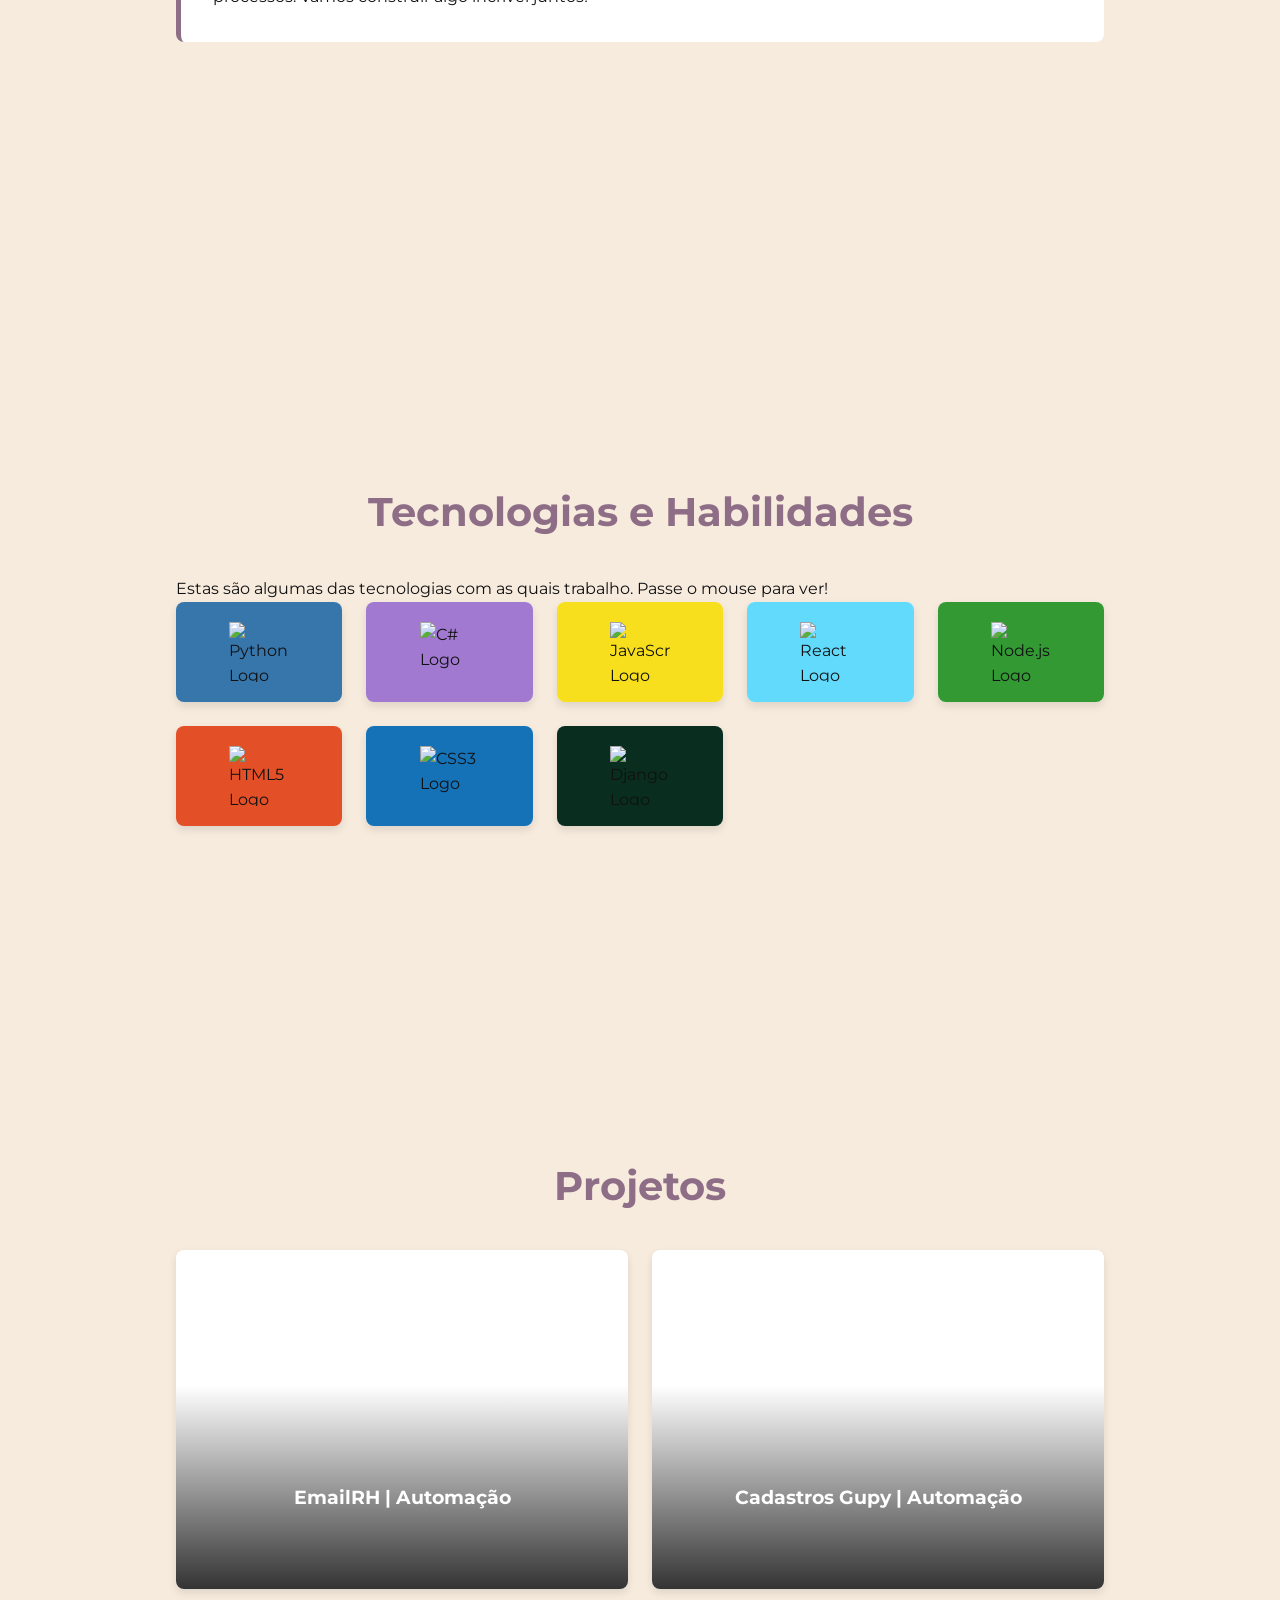
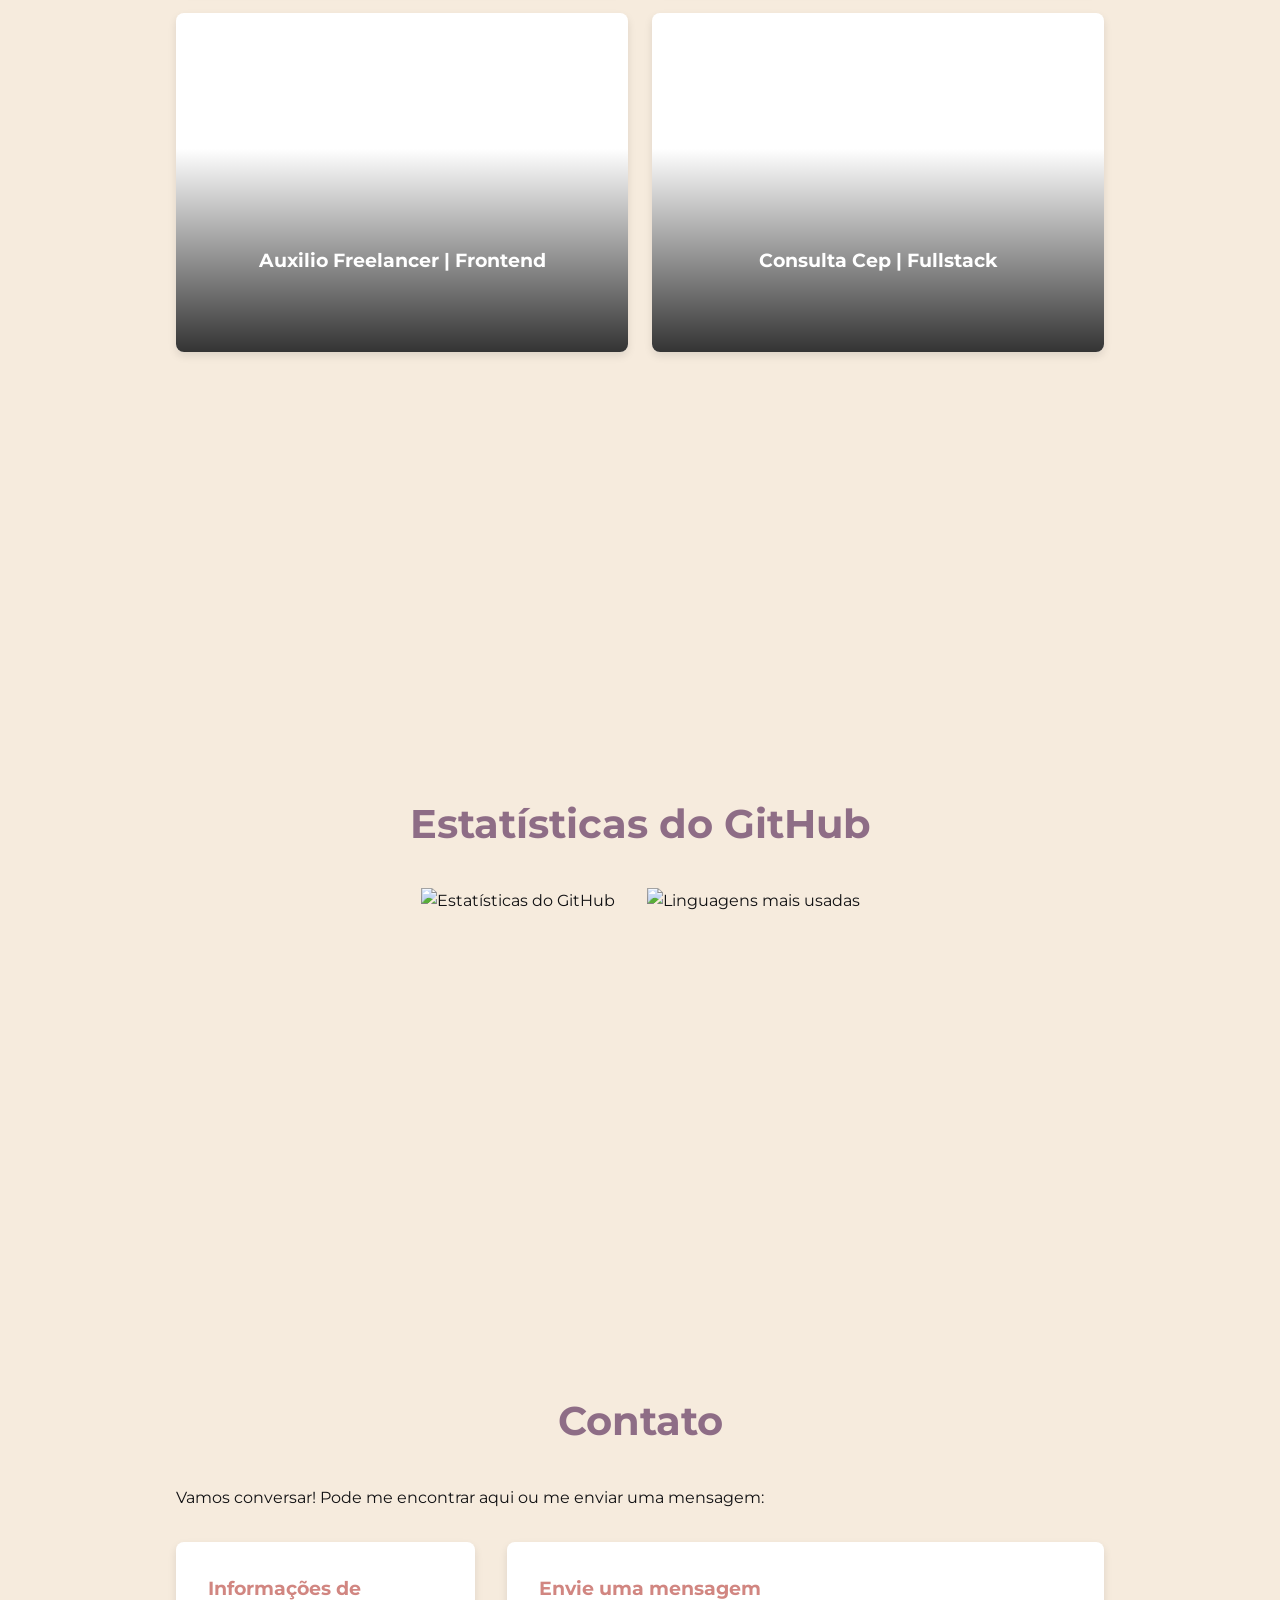
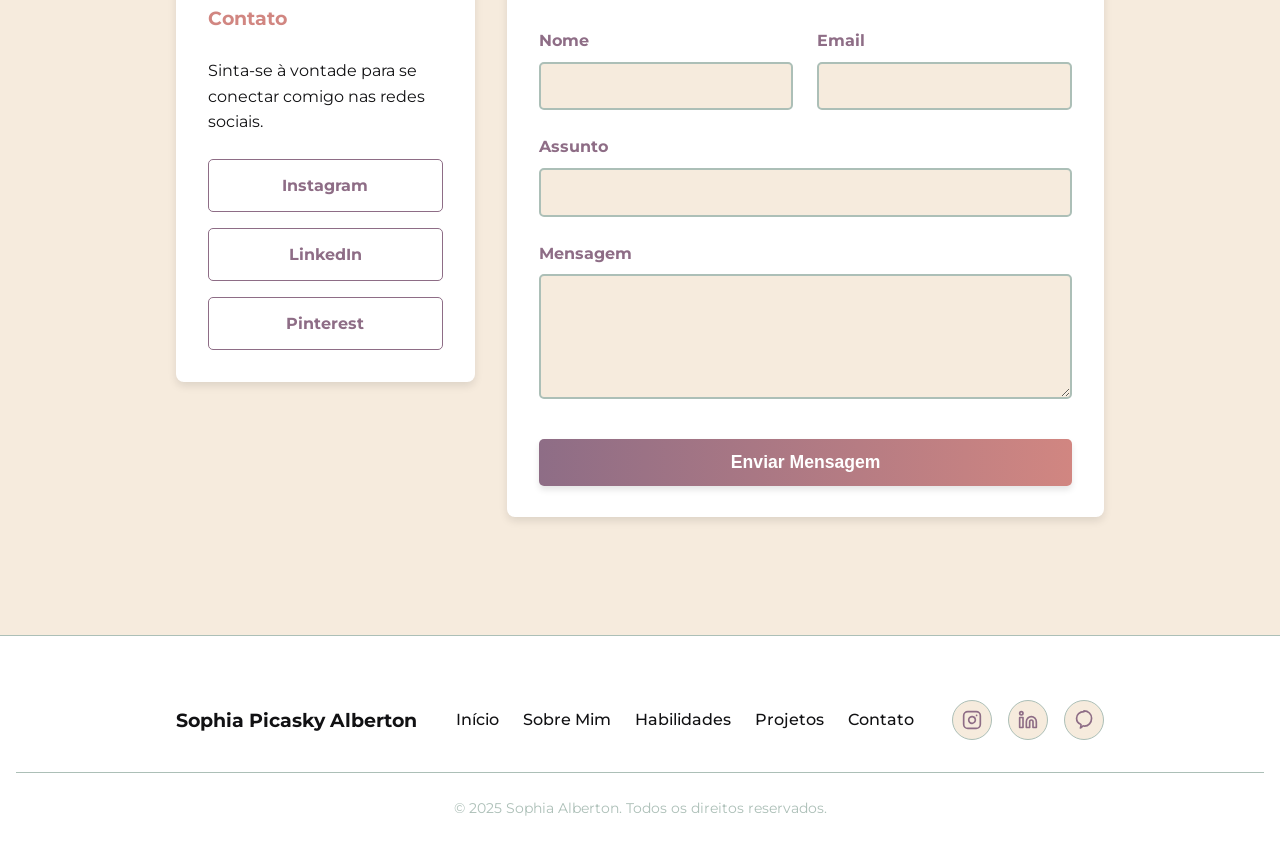
==== commit 33e0d454: "navegação lateral" ====
--- a/index.html
+++ b/index.html
@@ -5,12 +5,23 @@
     <meta name="viewport" content="width=device-width, initial-scale=1.0">
     <title data-pt="Sophia Alberton - Portfólio" data-en="Sophia Alberton - Portfolio">Sophia Alberton - Portfólio</title>
     <link rel="stylesheet" href="style.css">
-    <link href="https://fonts.googleapis.com/css2?family=Montserrat:wght@400;700&display=swap" rel="stylesheet">
+    <link href="https://fonts.googleapis.com/css2?family=Montserrat:wght@400;700&family=Space+Grotesk:wght@400;700&display=swap" rel="stylesheet">
 </head>
-<div class="background-grid"></div>
 <body>
+    <div class="background-grid"></div>
+
+    <nav class="side-nav">
+        <ul>
+            <li><a href="#intro" class="nav-dot active" data-section="intro" title="Início"></a></li>
+            <li><a href="#about" class="nav-dot" data-section="about" title="Sobre Mim"></a></li>
+            <li><a href="#skills" class="nav-dot" data-section="skills" title="Habilidades"></a></li>
+            <li><a href="#projects" class="nav-dot" data-section="projects" title="Projetos"></a></li>
+            <li><a href="#contact" class="nav-dot" data-section="contact" title="Contato"></a></li>
+        </ul>
+    </nav>
+
     <header>
-        <nav>
+        <nav class="top-nav">
             <div class="logo">Sophia Picasky Alberton</div>
             <ul class="nav-links">
                 <li><a href="#intro" data-pt="Início" data-en="Home">Início</a></li>
@@ -28,22 +39,36 @@
 
     <main>
         <section id="intro" class="container">
-    <div class="intro-content">
-        <h1 class="gradient-text" data-pt="Olá, Mundo! Eu sou a Sophia!" data-en="Hello, World! I'm Sophia!">Olá, Mundo! Eu sou a Sophia!</h1>
-        <p data-pt="Junior Fullstack Developer" data-en="Junior Fullstack Developer">Junior Fullstack Developer</p>
-        <div class="intro-buttons">
-            <a href="#projects" class="hero-btn hero-btn-primary" data-pt="Meus Projetos" data-en="My Projects">Meus Projetos</a>
-            <a href="#contact" class="hero-btn hero-btn-outline" data-pt="Entrar em Contato" data-en="Get in Touch">Entrar em Contato</a>
-        </div>
-    </div>
-</section>
+            <div class="intro-content">
+                <h1 class="gradient-text" data-pt="Olá, Mundo! Eu sou a Sophia!" data-en="Hello, World! I'm Sophia!">Olá, Mundo! Eu sou a Sophia!</h1>
+                <p data-pt="Junior Fullstack Developer" data-en="Junior Fullstack Developer">Junior Fullstack Developer</p>
+                <div class="intro-buttons">
+                    <a href="#projects" class="hero-btn hero-btn-primary" data-pt="Meus Projetos" data-en="My Projects">Meus Projetos</a>
+                    <a href="#contact" class="hero-btn hero-btn-outline" data-pt="Entrar em Contato" data-en="Get in Touch">Entrar em Contato</a>
+                </div>
+            </div>
+        </section>
 
         <section id="about" class="container">
             <h2 data-pt="Sobre Mim" data-en="About Me">Sobre Mim</h2>
-            <p data-pt="Sou uma desenvolvedora apaixonada por criar soluções que impactam positivamente a vida das pessoas, é extremamente satisfatório ver que meu trabalho da um retorno positivo, ver as reações de alívio das pessoas perante minhas automações agéis e websites intuitivos é extremamente reconfortante! O meu sonho no aréa profissional é entregar sempre suprindo todas as expectativos possíveis ao meu alcance, aprender algo novo a cada projeto entregue, ter liberdade de expressar minhas idéias para solução do problema e a total de liberdade de trabalhar no meu horário onde eu me sentir mais focada e produtiva."
-               data-en="I am a developer passionate about creating solutions that positively impact people's lives. It is extremely satisfying to see my work have a positive return, and seeing people's reactions of relief to my agile automations and intuitive websites is extremely comforting! My professional dream is to always deliver by meeting all possible expectations within my reach, learn something new with each project delivered, have the freedom to express my ideas to solve problems, and the total freedom to work on my own schedule where I feel most focused and productive.">
-               Sou uma desenvolvedora apaixonada por criar soluções que impactam positivamente a vida das pessoas, é extremamente satisfatório ver que meu trabalho da um retorno positivo, ver as reações de alívio das pessoas perante minhas automações agéis e websites intuitivos é extremamente reconfortante! O meu sonho no aréa profissional é entregar sempre suprindo todas as expectativos possíveis ao meu alcance, aprender algo novo a cada projeto entregue, ter liberdade de expressar minhas idéias para solução do problema e a total de liberdade de trabalhar no meu horário onde eu me sentir mais focada e produtiva.
-            </p>
+            <div class="about-grid">
+                <div class="about-image">
+                    <img src="https://i.imgur.com/2c0X6iQ.png" alt="Imagem com códigos de programação">
+                </div>
+                <div class="about-text">
+                    <p data-pt="Sou uma desenvolvedora apaixonada por criar soluções que impactam positivamente a vida das pessoas, é extremamente satisfatório ver que meu trabalho da um retorno positivo, ver as reações de alívio das pessoas perante minhas automações agéis e websites intuitivos é extremamente reconfortante! O meu sonho no aréa profissional é entregar sempre suprindo todas as expectativos possíveis ao meu alcance, aprender algo novo a cada projeto entregue, ter liberdade de expressar minhas idéias para solução do problema e a total de liberdade de trabalhar no meu horário onde eu me sentir mais focada e produtiva."
+                       data-en="I am a developer passionate about creating solutions that positively impact people's lives. It is extremely satisfying to see my work have a positive return, and seeing people's reactions of relief to my agile automations and intuitive websites is extremely comforting! My professional dream is to always deliver by meeting all possible expectations within my reach, learn something new with each project delivered, have the freedom to express my ideas to solve problems, and the total freedom to work on my own schedule where I feel most focused and productive.">
+                       Sou uma desenvolvedora apaixonada por criar soluções que impactam positivamente a vida das pessoas...
+                    </p>
+                </div>
+                <div class="about-cta">
+                    <h3 data-pt="O que posso fazer por você?" data-en="What can I do for you?">O que posso fazer por você?</h3>
+                    <p data-pt="Com minha experiência em desenvolvimento Fullstack, posso ajudar a transformar suas ideias em realidade, criando desde websites modernos e responsivos até automações inteligentes para otimizar processos. Vamos construir algo incrível juntos!"
+                       data-en="With my experience in Fullstack development, I can help turn your ideas into reality, creating everything from modern and responsive websites to intelligent automations to optimize processes. Let's build something amazing together!">
+                       Com minha experiência em desenvolvimento Fullstack, posso ajudar a transformar suas ideias em realidade...
+                    </p>
+                </div>
+            </div>
         </section>
 
         <section id="skills" class="container">
--- a/style.css
+++ b/style.css
@@ -2,6 +2,11 @@
     scroll-behavior: smooth;
     /* Ajusta o ponto de parada da rolagem para não esconder o título atrás do menu fixo */
     scroll-padding-top: 80px; 
+}
+
+main {
+    position: relative;
+    z-index: 0;
 }
 :root {
     /* Light Mode Palette */
@@ -511,7 +516,7 @@
     
     /* Aplica o overlay colorido */
     background: linear-gradient(45deg,
-      rgba(209, 134, 129, 0.9),
+      rgba(100, 38, 83, 0.9),
       rgba(142, 109, 134, 0.9)
     );
     /* Ocupa o card inteiro */
@@ -789,3 +794,244 @@
     padding: 0 10px; /* Evita que o texto quebre em nomes longos */
     text-align: center; /* Garante a centralização do texto */
 }
+
+html {
+    scroll-behavior: smooth;
+    scroll-padding-top: 80px;
+}
+:root {
+    /* Light Mode Palette */
+    --background: #f6ebdd;
+    --text: #111113;
+    --primary: #d18681;
+    --secondary: #acbfb7;
+    --accent: #8e6d86;
+    --card-bg: #ffffff;
+    --shadow: 0 4px 8px rgba(0,0,0,0.1);
+}
+
+body.dark-mode {
+    /* Dark Mode Palette */
+    --background: #111113;
+    --text: #f6ebdd;
+    --primary: #d18681;
+    --secondary: #acbfb7;
+    --accent: #8e6d86;
+    --card-bg: #1a1a1d;
+    --shadow: 0 4px 8px rgba(0,0,0,0.3);
+}
+
+* {
+    box-sizing: border-box;
+    margin: 0;
+    padding: 0;
+}
+
+body {
+    font-family: 'Montserrat', sans-serif;
+    background-color: var(--background);
+    color: var(--text);
+    line-height: 1.6;
+    transition: background-color 0.3s, color 0.3s;
+}
+
+.container {
+    max-width: 960px;
+    margin: auto;
+    padding: 2rem 1rem;
+}
+
+header {
+    background-color: var(--card-bg);
+    box-shadow: var(--shadow);
+    position: sticky;
+    top: 0;
+    z-index: 10;
+    width: 100%;
+}
+
+nav.top-nav {
+    display: flex;
+    justify-content: space-between;
+    align-items: center;
+    padding: 1rem 2rem;
+    max-width: 1200px;
+    margin: 0 auto;
+}
+
+.logo {
+    font-weight: 700;
+    font-size: 1.5rem;
+    color: var(--primary);
+}
+
+.nav-links {
+    list-style: none;
+    display: flex;
+    gap: 1.5rem;
+}
+
+.nav-links a {
+    text-decoration: none;
+    color: var(--text);
+    font-weight: 700;
+    transition: color 0.3s;
+    position: relative;
+    padding: 5px 0;
+}
+
+.nav-links a::after {
+    content: '';
+    position: absolute;
+    bottom: 0;
+    left: 50%;
+    transform: translateX(-50%);
+    width: 0;
+    height: 2px;
+    background: linear-gradient(to right, var(--primary), var(--accent));
+    transition: width 0.4s ease;
+}
+
+.nav-links a:hover::after,
+.nav-links a.active::after {
+    width: 100%;
+}
+
+.nav-links a:hover {
+    color: var(--primary);
+}
+
+.settings button {
+    background: none;
+    border: 2px solid var(--accent);
+    color: var(--accent);
+    padding: 0.5rem;
+    cursor: pointer;
+    border-radius: 50%;
+    width: 40px;
+    height: 40px;
+    margin-left: 0.5rem;
+    font-size: 1.2rem;
+    transition: all 0.3s;
+}
+
+.settings button:hover {
+    background-color: var(--accent);
+    color: var(--background);
+}
+
+section {
+    min-height: 100vh;
+    display: flex;
+    flex-direction: column;
+    justify-content: center;
+    width: 100%;
+    padding-top: 5rem;
+    padding-bottom: 5rem;
+}
+
+section .container {
+    width: 100%;
+}
+
+.side-nav {
+    position: fixed;
+    top: 50%;
+    left: 20px;
+    transform: translateY(-50%);
+    z-index: 100;
+}
+
+.side-nav ul {
+    list-style: none;
+}
+
+.side-nav li {
+    margin: 15px 0;
+}
+
+.nav-dot {
+    display: block;
+    width: 12px;
+    height: 12px;
+    background-color: var(--secondary);
+    border-radius: 50%;
+    position: relative;
+    transition: all 0.3s ease;
+}
+
+.nav-dot:hover {
+    background-color: var(--primary);
+}
+
+.nav-dot.active {
+    background-color: var(--primary);
+    transform: scale(1.4);
+}
+
+.nav-dot::after {
+    content: attr(title);
+    position: absolute;
+    left: 25px;
+    top: 50%;
+    transform: translateY(-50%);
+    background-color: var(--card-bg);
+    color: var(--text);
+    padding: 5px 10px;
+    border-radius: 5px;
+    white-space: nowrap;
+    opacity: 0;
+    visibility: hidden;
+    transition: all 0.3s ease;
+    box-shadow: var(--shadow);
+}
+
+.nav-dot:hover::after {
+    opacity: 1;
+    visibility: visible;
+}
+
+#about .about-grid {
+    display: grid;
+    grid-template-columns: 1fr 2fr;
+    gap: 2rem;
+    align-items: center;
+}
+
+#about .about-image img {
+    width: 100%;
+    max-width: 300px;
+    border-radius: 50%;
+    box-shadow: var(--shadow);
+}
+
+#about .about-cta {
+    grid-column: 1 / -1;
+    margin-top: 2rem;
+    background-color: var(--card-bg);
+    padding: 2rem;
+    border-radius: 8px;
+    border-left: 5px solid var(--accent);
+}
+
+#about .about-cta h3 {
+    color: var(--accent);
+    margin-bottom: 1rem;
+}
+
+/* Responsividade */
+@media (max-width: 768px) {
+    .nav-links {
+        display: none;
+    }
+    .side-nav {
+        display: none;
+    }
+    #about .about-grid {
+        grid-template-columns: 1fr;
+        text-align: center;
+    }
+    #about .about-image {
+        margin-bottom: 1rem;
+    }
+}
